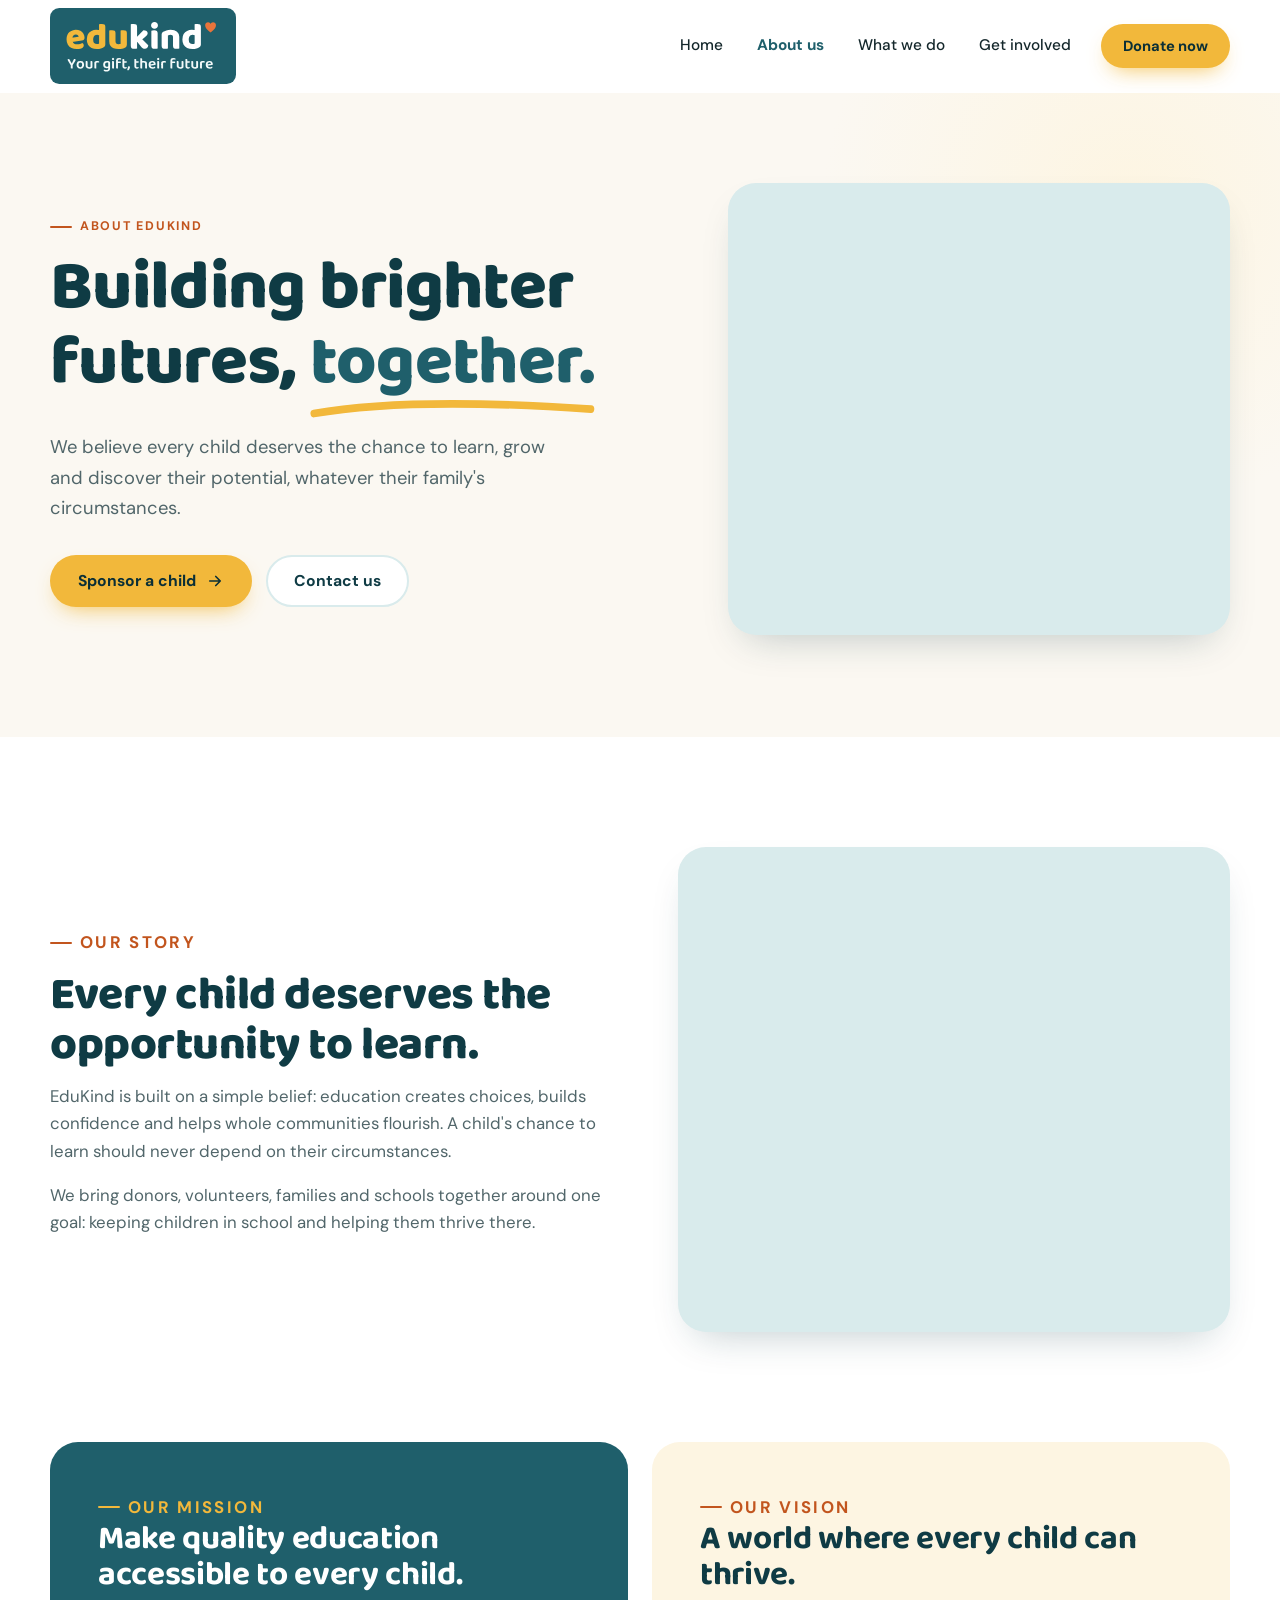
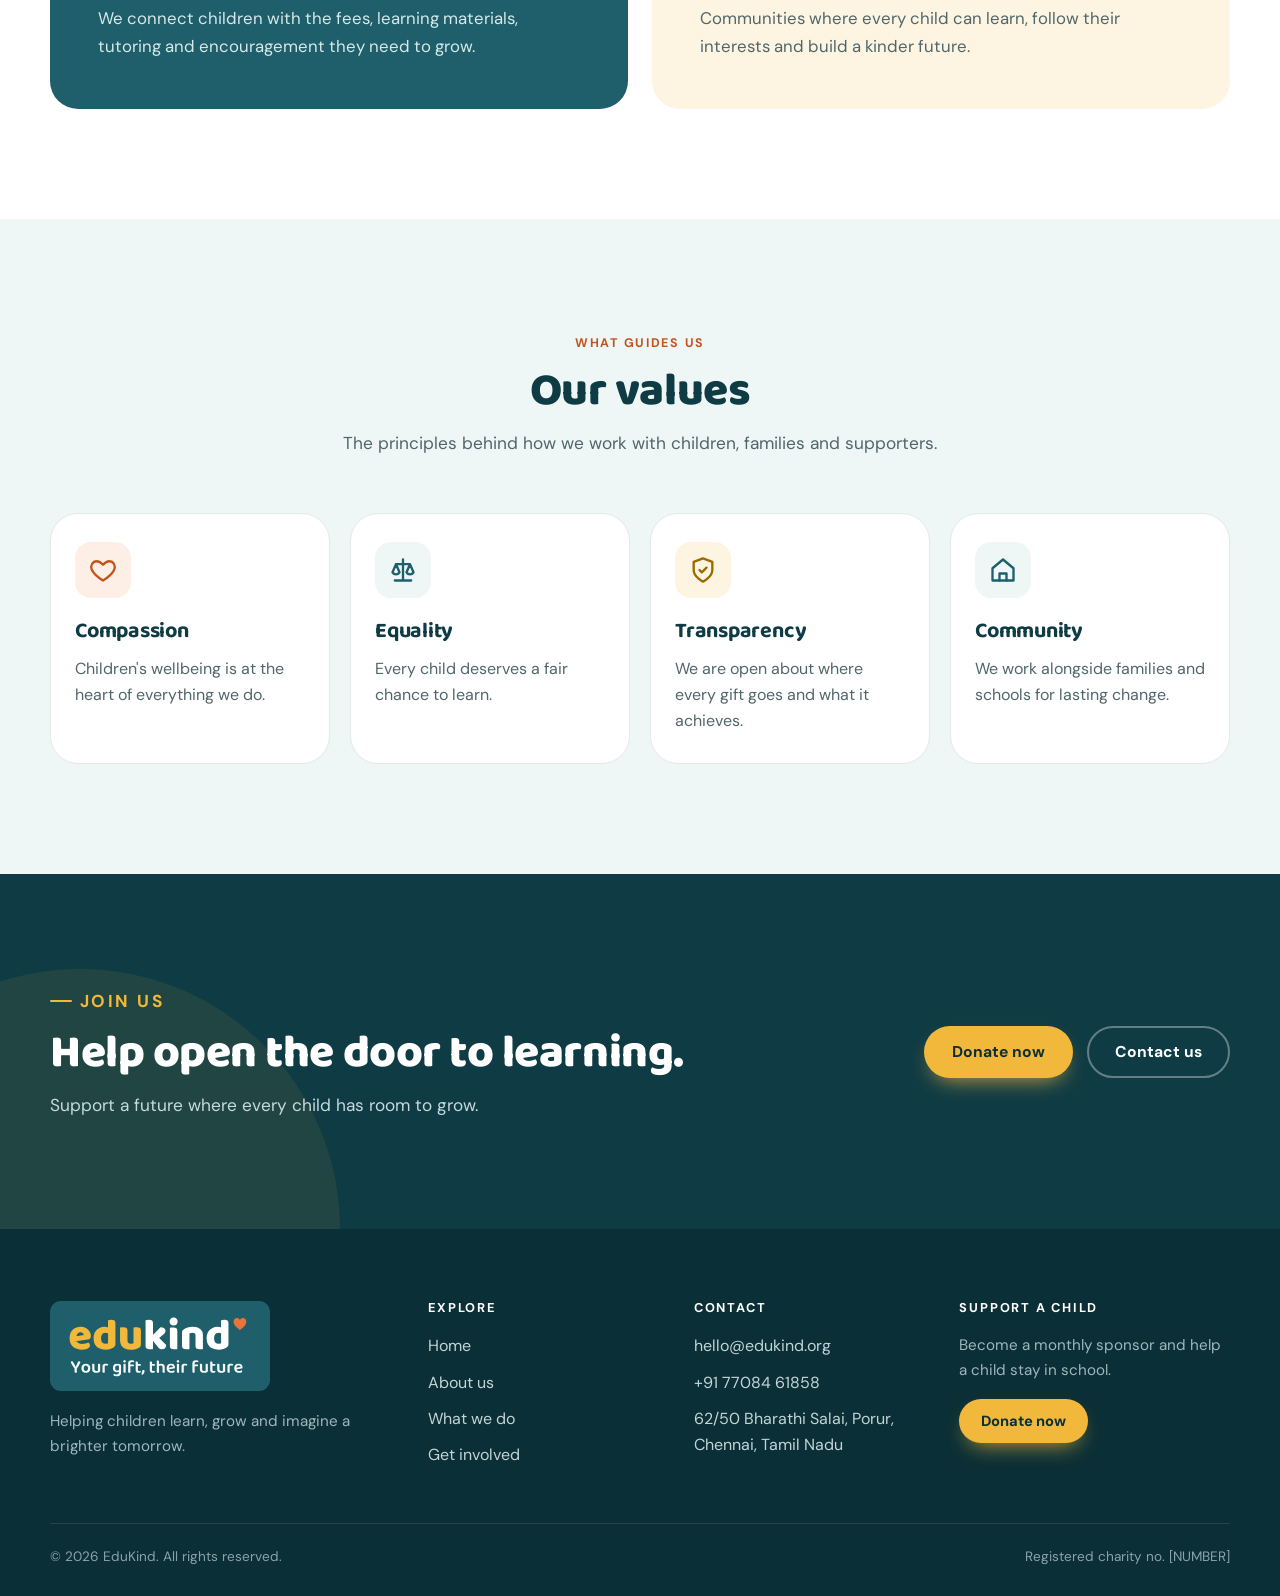
==== about.html @ 26b48ffa "Polish whole site: photos of children, image programme cards, photo gallery - Hero, mission and Abou" ====
<!doctype html>
<html lang="en" class="no-js">
<head>
  <meta charset="utf-8">
  <meta name="viewport" content="width=device-width, initial-scale=1">
  <meta name="description" content="Learn about EduKind's mission to make education accessible for every child.">
  <meta name="theme-color" content="#1f5f6b">
  <title>About us | EduKind</title>
  <link rel="icon" href="favicon.svg" type="image/svg+xml">
  <link rel="preconnect" href="https://fonts.googleapis.com">
  <link rel="preconnect" href="https://fonts.gstatic.com" crossorigin>
  <link rel="stylesheet" href="https://fonts.googleapis.com/css2?family=Baloo+2:wght@600;700;800&family=DM+Sans:wght@400;500;700&display=swap">
  <link rel="stylesheet" href="styles.css?v=4">
</head>
<body>

<header class="site-header">
  <div class="container header-inner">
    <a class="brand" href="index.html" aria-label="EduKind home"><img src="logo.svg" alt="EduKind — Your gift, their future" width="186" height="75"></a>
    <button class="menu-toggle" type="button" aria-label="Open menu" aria-expanded="false" aria-controls="site-nav">
      <svg viewBox="0 0 24 24" fill="none" stroke="currentColor" stroke-width="2" stroke-linecap="round" aria-hidden="true"><path d="M4 7h16M4 12h16M4 17h16"/></svg>
    </button>
    <nav class="nav" id="site-nav" aria-label="Main navigation">
      <a href="index.html">Home</a>
      <a class="active" href="about.html" aria-current="page">About us</a>
      <a href="index.html#what-we-do">What we do</a>
      <a href="index.html#get-involved">Get involved</a>
      <a class="btn btn-primary btn-sm" href="index.html#donate">Donate now</a>
    </nav>
  </div>
</header>

<main>
  <section class="page-hero hero">
    <div class="container hero-grid">
      <div>
        <p class="eyebrow">About EduKind</p>
        <h1>Building brighter futures, <span class="highlight">together.<svg viewBox="0 0 300 20" preserveAspectRatio="none" aria-hidden="true"><path d="M4 14C70 4 160 2 296 10" fill="none" stroke="#f2b83b" stroke-width="7" stroke-linecap="round"/></svg></span></h1>
        <p class="lead">We believe every child deserves the chance to learn, grow and discover their potential, whatever their family's circumstances.</p>
        <div class="actions">
          <a class="btn btn-primary" href="index.html#donate">Sponsor a child
            <svg viewBox="0 0 24 24" fill="none" stroke="currentColor" stroke-width="2.2" stroke-linecap="round" stroke-linejoin="round" aria-hidden="true"><path d="M5 12h14M13 6l6 6-6 6"/></svg></a>
          <a class="btn btn-ghost" href="#contact">Contact us</a>
        </div>
      </div>
      <div class="hero-media">
        <div class="hero-photo" role="img" aria-label="A group of smiling children"></div>
      </div>
    </div>
  </section>

  <section class="section">
    <div class="container split">
      <div class="reveal">
        <p class="eyebrow">Our story</p>
        <h2>Every child deserves the opportunity to learn.</h2>
        <p>EduKind is built on a simple belief: education creates choices, builds confidence and helps whole communities flourish. A child's chance to learn should never depend on their circumstances.</p>
        <p>We bring donors, volunteers, families and schools together around one goal: keeping children in school and helping them thrive there.</p>
      </div>
      <div class="split-photo photo-story reveal" role="img" aria-label="Children sitting together in a classroom"></div>
    </div>
  </section>

  <section class="section" style="padding-top: 0">
    <div class="container mv-grid">
      <article class="mv-card mission reveal">
        <p class="eyebrow">Our mission</p>
        <h3>Make quality education accessible to every child.</h3>
        <p>We connect children with the fees, learning materials, tutoring and encouragement they need to grow.</p>
      </article>
      <article class="mv-card vision reveal">
        <p class="eyebrow">Our vision</p>
        <h3>A world where every child can thrive.</h3>
        <p>Communities where every child can learn, follow their interests and build a kinder future.</p>
      </article>
    </div>
  </section>

  <section class="section steps-section">
    <div class="container">
      <div class="section-head reveal">
        <p class="eyebrow">What guides us</p>
        <h2>Our values</h2>
        <p>The principles behind how we work with children, families and supporters.</p>
      </div>
      <div class="value-grid">
        <article class="card reveal">
          <span class="badge coral"><svg viewBox="0 0 24 24" fill="none" stroke="currentColor" stroke-width="2" stroke-linecap="round" stroke-linejoin="round" aria-hidden="true"><path d="M12 21s-7.5-4.6-9.6-9.2C.9 8.4 3 4.5 6.7 4.5c2.2 0 3.6 1.2 5.3 3 1.7-1.8 3.1-3 5.3-3 3.7 0 5.8 3.9 4.3 7.3C19.5 16.4 12 21 12 21Z"/></svg></span>
          <h3>Compassion</h3>
          <p>Children's wellbeing is at the heart of everything we do.</p>
        </article>
        <article class="card reveal">
          <span class="badge teal"><svg viewBox="0 0 24 24" fill="none" stroke="currentColor" stroke-width="2" stroke-linecap="round" stroke-linejoin="round" aria-hidden="true"><path d="M12 3v18M5 21h14M6 7h12M6 7l-3 7a3.5 3.5 0 0 0 6 0Zm12 0-3 7a3.5 3.5 0 0 0 6 0Z"/></svg></span>
          <h3>Equality</h3>
          <p>Every child deserves a fair chance to learn.</p>
        </article>
        <article class="card reveal">
          <span class="badge sun"><svg viewBox="0 0 24 24" fill="none" stroke="currentColor" stroke-width="2" stroke-linecap="round" stroke-linejoin="round" aria-hidden="true"><path d="M12 22s8-4 8-10V5l-8-3-8 3v7c0 6 8 10 8 10Z"/><path d="m9 12 2 2 4-4"/></svg></span>
          <h3>Transparency</h3>
          <p>We are open about where every gift goes and what it achieves.</p>
        </article>
        <article class="card reveal">
          <span class="badge teal"><svg viewBox="0 0 24 24" fill="none" stroke="currentColor" stroke-width="2" stroke-linecap="round" stroke-linejoin="round" aria-hidden="true"><path d="M3 10.5 12 3l9 7.5V21H3Z"/><path d="M9 21v-6h6v6"/></svg></span>
          <h3>Community</h3>
          <p>We work alongside families and schools for lasting change.</p>
        </article>
      </div>
    </div>
  </section>

  <section class="section donate-band">
    <div class="container donate-grid cta-grid">
      <div class="reveal">
        <p class="eyebrow on-dark">Join us</p>
        <h2>Help open the door to learning.</h2>
        <p style="margin: 0">Support a future where every child has room to grow.</p>
      </div>
      <div class="actions reveal">
        <a class="btn btn-primary" href="index.html#donate">Donate now</a>
        <a class="btn btn-ghost-light" href="#contact">Contact us</a>
      </div>
    </div>
  </section>
</main>

<footer class="site-footer" id="contact">
  <div class="container footer-grid">
    <div class="footer-brand">
      <img src="logo.svg" alt="EduKind — Your gift, their future" width="220" height="89">
      <p>Helping children learn, grow and imagine a brighter tomorrow.</p>
    </div>
    <div>
      <h4>Explore</h4>
      <ul>
        <li><a href="index.html">Home</a></li>
        <li><a href="about.html">About us</a></li>
        <li><a href="index.html#what-we-do">What we do</a></li>
        <li><a href="index.html#get-involved">Get involved</a></li>
      </ul>
    </div>
    <div>
      <h4>Contact</h4>
      <ul>
        <li><a href="mailto:hello@edukind.org">hello@edukind.org</a></li>
        <li><a href="tel:+917708461858">+91 77084 61858</a></li>
        <li><address style="font-style: normal">62/50 Bharathi Salai, Porur,<br>Chennai, Tamil Nadu</address></li>
      </ul>
    </div>
    <div class="footer-cta">
      <h4>Support a child</h4>
      <p>Become a monthly sponsor and help a child stay in school.</p>
      <a class="btn btn-primary btn-sm" href="index.html#donate">Donate now</a>
    </div>
  </div>
  <div class="container footer-bottom">
    <span>© <span id="year">2026</span> EduKind. All rights reserved.</span>
    <span>Registered charity no. [NUMBER]</span>
  </div>
</footer>

<script src="script.js?v=4"></script>
</body>
</html>
---- styles.css ----
/* EduKind — shared styles */
:root {
  --teal-950: #0b2f36;
  --teal-900: #0f3b44;
  --teal-700: #1f5f6b;
  --teal-600: #2a7381;
  --teal-100: #d9ebec;
  --teal-50: #eef6f6;
  --sun: #f2b83b;
  --sun-300: #f8d27f;
  --sun-50: #fdf5e2;
  --coral: #e8743b;
  --coral-700: #c2551e;
  --coral-50: #fdeee6;
  --ink: #14272b;
  --muted: #51666a;
  --line: #e2e9e8;
  --cream: #fbf8f2;
  --white: #ffffff;
  --radius-lg: 28px;
  --radius: 18px;
  --shadow-sm: 0 2px 6px rgba(15, 59, 68, .06);
  --shadow: 0 18px 40px -18px rgba(15, 59, 68, .28);
  --font-head: "Baloo 2", system-ui, sans-serif;
  --font-body: "DM Sans", system-ui, sans-serif;
}

*, *::before, *::after { box-sizing: border-box; }
html { scroll-behavior: smooth; }
body {
  margin: 0;
  font-family: var(--font-body);
  font-size: 1rem;
  line-height: 1.65;
  color: var(--ink);
  background: var(--white);
  -webkit-font-smoothing: antialiased;
}
img { max-width: 100%; display: block; }
a { color: inherit; text-decoration: none; }
p { margin: 0 0 1rem; color: var(--muted); }
h1, h2, h3, h4 {
  font-family: var(--font-head);
  color: var(--teal-900);
  line-height: 1.08;
  margin: 0 0 .75rem;
  letter-spacing: -.01em;
}
h1 { font-size: clamp(2.6rem, 5.4vw, 4.4rem); font-weight: 800; }
h2 { font-size: clamp(2rem, 3.6vw, 3rem); font-weight: 800; }
h3 { font-size: 1.35rem; font-weight: 700; }
:focus-visible { outline: 3px solid var(--sun); outline-offset: 3px; border-radius: 6px; }

.container { width: min(1180px, 100% - 40px); margin-inline: auto; }
.section { padding: clamp(64px, 9vw, 110px) 0; }
.section-head { max-width: 640px; margin: 0 auto clamp(36px, 5vw, 56px); text-align: center; }
.section-head p:last-child { margin-bottom: 0; font-size: 1.08rem; }
.eyebrow {
  display: inline-flex; align-items: center; gap: 8px;
  font-size: .78rem; font-weight: 700; letter-spacing: .14em; text-transform: uppercase;
  color: var(--coral-700); margin-bottom: 14px;
}
.eyebrow::before { content: ""; width: 22px; height: 2px; background: currentColor; border-radius: 2px; }
.section-head .eyebrow::before { display: none; }
.eyebrow.on-dark { color: var(--sun); }

/* Buttons */
.btn {
  display: inline-flex; align-items: center; justify-content: center; gap: 10px;
  min-height: 52px; padding: 0 26px; border-radius: 999px;
  font-family: var(--font-body); font-weight: 700; font-size: .98rem;
  border: 2px solid transparent; cursor: pointer;
  transition: transform .2s ease, background-color .2s ease, box-shadow .2s ease, color .2s ease;
}
.btn svg { width: 18px; height: 18px; }
.btn:hover { transform: translateY(-2px); }
.btn-primary { background: var(--sun); color: var(--teal-950); box-shadow: 0 10px 22px -10px rgba(242, 184, 59, .9); }
.btn-primary:hover { background: #f5c254; }
.btn-teal { background: var(--teal-700); color: var(--white); }
.btn-teal:hover { background: var(--teal-900); }
.btn-ghost { border-color: var(--teal-100); color: var(--teal-900); background: var(--white); }
.btn-ghost:hover { border-color: var(--teal-700); }
.btn-ghost-light { border-color: rgba(255, 255, 255, .35); color: var(--white); }
.btn-ghost-light:hover { border-color: var(--white); }
.btn-sm { min-height: 44px; padding: 0 20px; font-size: .92rem; }

/* Header */
.site-header {
  position: sticky; top: 0; z-index: 50;
  background: rgba(255, 255, 255, .9);
  backdrop-filter: saturate(160%) blur(12px);
  -webkit-backdrop-filter: saturate(160%) blur(12px);
  border-bottom: 1px solid transparent;
  transition: border-color .2s ease, box-shadow .2s ease;
}
.site-header.scrolled { border-color: var(--line); box-shadow: var(--shadow-sm); }
.header-inner { height: 92px; display: flex; align-items: center; justify-content: space-between; gap: 24px; }
.brand { display: flex; align-items: center; flex-shrink: 0; }
.brand img { width: 186px; height: auto; }
.nav { display: flex; align-items: center; gap: 6px; }
.nav a:not(.btn) {
  padding: 10px 14px; border-radius: 999px; font-weight: 500; font-size: .96rem; color: var(--ink);
  transition: background-color .2s ease, color .2s ease;
}
.nav a:not(.btn):hover { background: var(--teal-50); color: var(--teal-700); }
.nav a.active { color: var(--teal-700); font-weight: 700; }
.nav .btn { margin-left: 10px; }
.menu-toggle {
  display: none; width: 46px; height: 46px; border-radius: 12px;
  border: 1px solid var(--line); background: var(--white); color: var(--teal-900); cursor: pointer;
  align-items: center; justify-content: center;
}
.menu-toggle svg { width: 22px; height: 22px; }

/* Hero */
.hero { background: var(--cream); position: relative; overflow: hidden; }
.hero::before {
  content: ""; position: absolute; width: 620px; height: 620px; right: -160px; top: -200px;
  background: radial-gradient(circle, var(--sun-50) 0%, transparent 70%);
}
.hero-grid {
  position: relative; display: grid; grid-template-columns: 1.05fr .95fr; gap: clamp(32px, 5vw, 72px);
  align-items: center; padding: clamp(48px, 7vw, 96px) 0 clamp(64px, 8vw, 110px);
}
.hero h1 .highlight { color: var(--teal-700); position: relative; white-space: nowrap; }
.hero h1 .highlight svg { position: absolute; left: 0; bottom: -.04em; width: 100%; height: .32em; }
.hero .lead { font-size: 1.15rem; max-width: 520px; margin: 32px 0 32px; }
.actions { display: flex; flex-wrap: wrap; gap: 14px; }
.hero-points { display: flex; flex-wrap: wrap; gap: 10px 22px; margin: 34px 0 0; padding: 0; list-style: none; }
.hero-points li { display: flex; align-items: center; gap: 8px; font-weight: 500; color: var(--teal-900); font-size: .95rem; }
.hero-points svg { width: 20px; height: 20px; color: var(--coral); flex-shrink: 0; }

.hero-media { position: relative; }
.hero-photo {
  aspect-ratio: 4 / 4.4; border-radius: 200px 200px var(--radius-lg) var(--radius-lg);
  background: var(--teal-100) center / cover no-repeat;
  box-shadow: var(--shadow);
}
.hero-photo.home { background-image: url("https://images.unsplash.com/photo-1524069290683-0457abfe42c3?auto=format&fit=crop&w=1100&q=80"); background-position: 50% 35%; }
.float-card {
  position: absolute; display: flex; align-items: center; gap: 14px;
  background: var(--white); border-radius: var(--radius); padding: 16px 20px;
  box-shadow: var(--shadow); max-width: 260px;
}
.float-card strong { display: block; font-family: var(--font-head); font-size: 1.1rem; color: var(--teal-900); line-height: 1.2; }
.float-card span { display: block; font-size: .85rem; line-height: 1.35; color: var(--muted); margin-top: 3px; }
.float-card .badge { width: 46px; height: 46px; flex-shrink: 0; border-radius: 14px; display: grid; place-items: center; }
.float-card .badge svg { width: 24px; height: 24px; }
.float-card.one { right: -24px; bottom: 48px; }
.float-card.two { left: -40px; top: 64px; }

.badge.coral { background: var(--coral-50); color: var(--coral-700); }
.badge.teal { background: var(--teal-50); color: var(--teal-700); }
.badge.sun { background: var(--sun-50); color: #9a6b00; }

/* Feature cards */
.card-grid { display: grid; grid-template-columns: repeat(3, minmax(0, 1fr)); gap: 24px; }
.card {
  background: var(--white); border: 1px solid var(--line); border-radius: var(--radius-lg);
  padding: 34px 30px; display: flex; flex-direction: column;
  transition: transform .25s ease, box-shadow .25s ease, border-color .25s ease;
}
.card:hover { transform: translateY(-4px); box-shadow: var(--shadow); border-color: transparent; }
.card .badge { width: 56px; height: 56px; border-radius: 16px; display: grid; place-items: center; margin-bottom: 22px; }
.card .badge svg { width: 28px; height: 28px; }
.card.has-media { padding-top: 0; overflow: hidden; }
.card-media {
  height: 210px; margin: 0 -30px 0; background: var(--teal-100) center / cover no-repeat;
  transition: transform .5s ease;
}
.card.has-media:hover .card-media { transform: scale(1.04); }
.card.has-media .badge { position: relative; margin-top: -30px; border: 4px solid var(--white); width: 60px; height: 60px; }
.media-fees { background-image: url("https://images.unsplash.com/photo-1542810634-71277d95dcbb?auto=format&fit=crop&w=800&q=80"); }
.media-books { background-image: url("https://images.unsplash.com/photo-1610500796385-3ffc1ae2f046?auto=format&fit=crop&w=800&q=80"); }
.media-tutoring { background-image: url("https://images.unsplash.com/photo-1509062522246-3755977927d7?auto=format&fit=crop&w=800&q=80"); }

/* Photo strip */
.gallery { display: grid; grid-template-columns: 1.4fr 1fr 1fr; grid-template-rows: 220px 220px; gap: 16px; }
.gallery div { border-radius: var(--radius-lg); background: var(--teal-100) center / cover no-repeat; }
.gallery div:first-child { grid-row: span 2; }
.g1 { background-image: url("https://images.unsplash.com/photo-1497486751825-1233686d5d80?auto=format&fit=crop&w=900&q=80"); }
.g2 { background-image: url("https://images.unsplash.com/photo-1497486443155-158cceb6629a?auto=format&fit=crop&w=600&q=80"); background-position: 50% 25% !important; }
.g3 { background-image: url("https://images.unsplash.com/photo-1560785496-3c9d27877182?auto=format&fit=crop&w=600&q=80"); }
.g4 { background-image: url("https://images.unsplash.com/photo-1569003376670-596a186b90f8?auto=format&fit=crop&w=600&q=80"); }
.g5 { background-image: url("https://images.unsplash.com/photo-1610552254576-9500a3e99999?auto=format&fit=crop&w=600&q=80"); }
.card p { margin-bottom: 0; }
.card .link { margin-top: auto; padding-top: 22px; }

.link { display: inline-flex; align-items: center; gap: 8px; font-weight: 700; color: var(--teal-700); }
.link svg { width: 18px; height: 18px; transition: transform .2s ease; }
.link:hover svg { transform: translateX(4px); }

/* Split section */
.split { display: grid; grid-template-columns: 1fr 1fr; gap: clamp(36px, 6vw, 88px); align-items: center; }
.split-photo {
  aspect-ratio: 5 / 4.4; border-radius: var(--radius-lg); background: var(--teal-100) center / cover no-repeat;
  box-shadow: var(--shadow);
}
.photo-learning { background-image: url("https://images.unsplash.com/photo-1569003376670-596a186b90f8?auto=format&fit=crop&w=1100&q=80"); background-position: 50% 30%; }
.photo-story { background-image: url("https://images.unsplash.com/photo-1542810634-71277d95dcbb?auto=format&fit=crop&w=1100&q=80"); }
.split p { font-size: 1.05rem; }
.tick-list { list-style: none; padding: 0; margin: 8px 0 28px; display: grid; gap: 12px; }
.tick-list li { display: flex; gap: 12px; align-items: flex-start; color: var(--ink); font-weight: 500; }
.tick-list svg { width: 22px; height: 22px; flex-shrink: 0; color: var(--teal-700); margin-top: 2px; }

/* Steps */
.steps-section { background: var(--teal-50); }
.steps { display: grid; grid-template-columns: repeat(3, minmax(0, 1fr)); gap: 24px; counter-reset: step; position: relative; }
.step {
  background: var(--white); border-radius: var(--radius-lg); padding: 32px 28px; position: relative;
  box-shadow: var(--shadow-sm);
}
.step-num {
  width: 44px; height: 44px; border-radius: 50%; display: grid; place-items: center;
  font-family: var(--font-head); font-weight: 800; font-size: 1.2rem;
  background: var(--teal-700); color: var(--white); margin-bottom: 18px;
}
.step:nth-child(2) .step-num { background: var(--coral); }
.step:nth-child(3) .step-num { background: var(--sun); color: var(--teal-950); }
.step p { margin: 0; }

/* Get involved */
.involve .card.donate { background: var(--coral-50); border-color: #f9dccd; }
.involve .card.volunteer { background: var(--teal-50); border-color: var(--teal-100); }
.involve .card.fundraise { background: var(--sun-50); border-color: #f6e4b6; }
.involve .card .badge { background: var(--white); }

/* Donate band */
.donate-band { background: var(--teal-900); color: var(--white); position: relative; overflow: hidden; }
.donate-band::before {
  content: ""; position: absolute; width: 520px; height: 520px; left: -180px; bottom: -260px;
  border-radius: 50%; background: rgba(242, 184, 59, .08);
}
.donate-grid { position: relative; display: grid; grid-template-columns: 1fr 440px; gap: clamp(36px, 6vw, 80px); align-items: center; }
.donate-band h2 { color: var(--white); }
.donate-band p { color: #c6dadd; font-size: 1.08rem; }
.donate-band .tick-list li { color: #e6f0f1; }
.donate-band .tick-list svg { color: var(--sun); }

.cta-grid { grid-template-columns: 1fr auto; }
.donate-card {
  background: var(--white); color: var(--ink); border-radius: var(--radius-lg); padding: 30px;
  box-shadow: 0 30px 60px -20px rgba(0, 0, 0, .4);
}
.donate-card h3 { margin-bottom: 18px; }
.segmented {
  display: grid; grid-template-columns: 1fr 1fr; padding: 5px; border-radius: 999px; background: var(--teal-50); margin-bottom: 20px;
}
.segmented button {
  border: 0; background: transparent; border-radius: 999px; min-height: 44px;
  font: 700 .95rem var(--font-body); color: var(--teal-900); cursor: pointer;
}
.segmented button[aria-pressed="true"] { background: var(--teal-700); color: var(--white); }
.amounts { display: grid; grid-template-columns: repeat(2, minmax(0, 1fr)); gap: 10px; margin-bottom: 14px; }
.amounts button {
  min-height: 56px; border-radius: 14px; border: 2px solid var(--line); background: var(--white);
  font: 700 1.1rem var(--font-body); color: var(--teal-900); cursor: pointer; transition: border-color .2s, background-color .2s;
}
.amounts button:hover { border-color: var(--teal-600); }
.amounts button[aria-pressed="true"] { border-color: var(--teal-700); background: var(--teal-50); }
.impact-note {
  display: flex; gap: 10px; align-items: flex-start; background: var(--sun-50); color: #6b4a00;
  border-radius: 14px; padding: 12px 14px; font-size: .9rem; margin: 6px 0 18px;
}
.impact-note svg { width: 18px; height: 18px; flex-shrink: 0; margin-top: 3px; color: var(--coral-700); }
.donate-card .btn { width: 100%; }
.donate-band .donate-card .impact-note { color: #6b4a00; font-size: .9rem; }
.donate-band .donate-card .secure { color: var(--muted); font-size: .82rem; }
.secure { display: flex; align-items: center; justify-content: center; gap: 6px; font-size: .82rem; color: var(--muted); margin: 14px 0 0; }
.secure svg { width: 14px; height: 14px; }

/* Page hero (About) */
.page-hero { background: var(--cream); position: relative; overflow: hidden; }
.page-hero .hero-grid { grid-template-columns: 1.1fr .9fr; }
.page-hero .hero-photo { aspect-ratio: 4 / 3.6; border-radius: var(--radius-lg); background-image: url("https://images.unsplash.com/photo-1497486751825-1233686d5d80?auto=format&fit=crop&w=1100&q=80"); background-position: 50% 40%; }

/* Mission & vision */
.mv-grid { display: grid; grid-template-columns: 1fr 1fr; gap: 24px; }
.mv-card { border-radius: var(--radius-lg); padding: clamp(30px, 4vw, 48px); }
.mv-card.mission { background: var(--teal-700); }
.mv-card.mission h3, .mv-card.mission p { color: var(--white); }
.mv-card.mission .eyebrow { color: var(--sun); }
.mv-card.vision { background: var(--sun-50); }
.mv-card h3 { font-size: clamp(1.6rem, 2.6vw, 2.1rem); }
.mv-card p { margin: 0; font-size: 1.05rem; }
.mv-card.mission p { color: #d6e9eb; }

.value-grid { display: grid; grid-template-columns: repeat(4, minmax(0, 1fr)); gap: 20px; }
.value-grid .card { padding: 28px 24px; }

.notice { font-size: .85rem; color: #8a979a; font-style: italic; }

/* Footer */
.site-footer { background: var(--teal-950); color: #c3d4d7; }
.footer-grid { display: grid; grid-template-columns: 1.5fr 1fr 1fr 1.2fr; gap: 40px; padding: 72px 0 48px; }
.footer-brand img { width: 220px; height: auto; margin-bottom: 18px; }
.footer-brand p { color: #9fb7bb; max-width: 320px; font-size: .95rem; }
.site-footer h4 { font-family: var(--font-body); font-size: .8rem; font-weight: 700; letter-spacing: .14em; text-transform: uppercase; color: var(--white); margin-bottom: 18px; }
.site-footer ul { list-style: none; margin: 0; padding: 0; display: grid; gap: 10px; }
.site-footer a { color: #c3d4d7; transition: color .2s; }
.site-footer a:hover { color: var(--sun); }
.site-footer .btn-primary, .site-footer .btn-primary:hover { color: var(--teal-950); }
.footer-cta p { color: #9fb7bb; font-size: .95rem; }
.footer-bottom {
  border-top: 1px solid rgba(255, 255, 255, .1); padding: 22px 0 28px;
  display: flex; flex-wrap: wrap; justify-content: space-between; gap: 12px; font-size: .85rem; color: #8aa3a8;
}

/* Reveal on scroll */
.reveal { opacity: 0; transform: translateY(18px); transition: opacity .7s ease, transform .7s ease; }
.reveal.in { opacity: 1; transform: none; }
.no-js .reveal { opacity: 1; transform: none; }

/* Responsive */
@media (max-width: 1020px) {
  .float-card.one { right: 12px; }
  .float-card.two { left: 12px; }
  .footer-grid { grid-template-columns: 1fr 1fr; }
  .value-grid { grid-template-columns: repeat(2, minmax(0, 1fr)); }
  .donate-grid, .cta-grid { grid-template-columns: 1fr; }
  .donate-card { max-width: 480px; }
}
@media (max-width: 880px) {
  .gallery { grid-template-rows: 180px 180px; }
  .header-inner { height: 80px; }
  .brand img { width: 158px; }
  .menu-toggle { display: inline-flex; }
  .nav {
    display: none; position: absolute; top: 80px; left: 0; right: 0;
    flex-direction: column; align-items: stretch; gap: 4px;
    background: var(--white); padding: 14px 20px 22px; border-bottom: 1px solid var(--line); box-shadow: var(--shadow);
  }
  .nav.open { display: flex; }
  .nav a:not(.btn) { padding: 12px 14px; }
  .nav .btn { margin: 8px 0 0; }
  .hero-grid, .page-hero .hero-grid, .split { grid-template-columns: 1fr; }
  .hero-media { max-width: 520px; margin-inline: auto; width: 100%; }
  .card-grid, .steps { grid-template-columns: 1fr; }
  .mv-grid { grid-template-columns: 1fr; }
}
@media (max-width: 560px) {
  .gallery { grid-template-columns: 1fr 1fr; grid-template-rows: 200px 140px 140px; }
  .gallery div:first-child { grid-column: span 2; grid-row: auto; }
  .container { width: calc(100% - 32px); }
  .float-card { padding: 12px 14px; max-width: 220px; }
  .float-card.two { display: none; }
  .float-card.one { right: 8px; bottom: 20px; }
  .value-grid { grid-template-columns: 1fr; }
  .footer-grid { grid-template-columns: 1fr; gap: 32px; padding-top: 56px; }
  .actions .btn { width: 100%; }
}
@media (prefers-reduced-motion: reduce) {
  html { scroll-behavior: auto; }
  *, *::before, *::after { transition: none !important; }
  .reveal { opacity: 1; transform: none; }
}
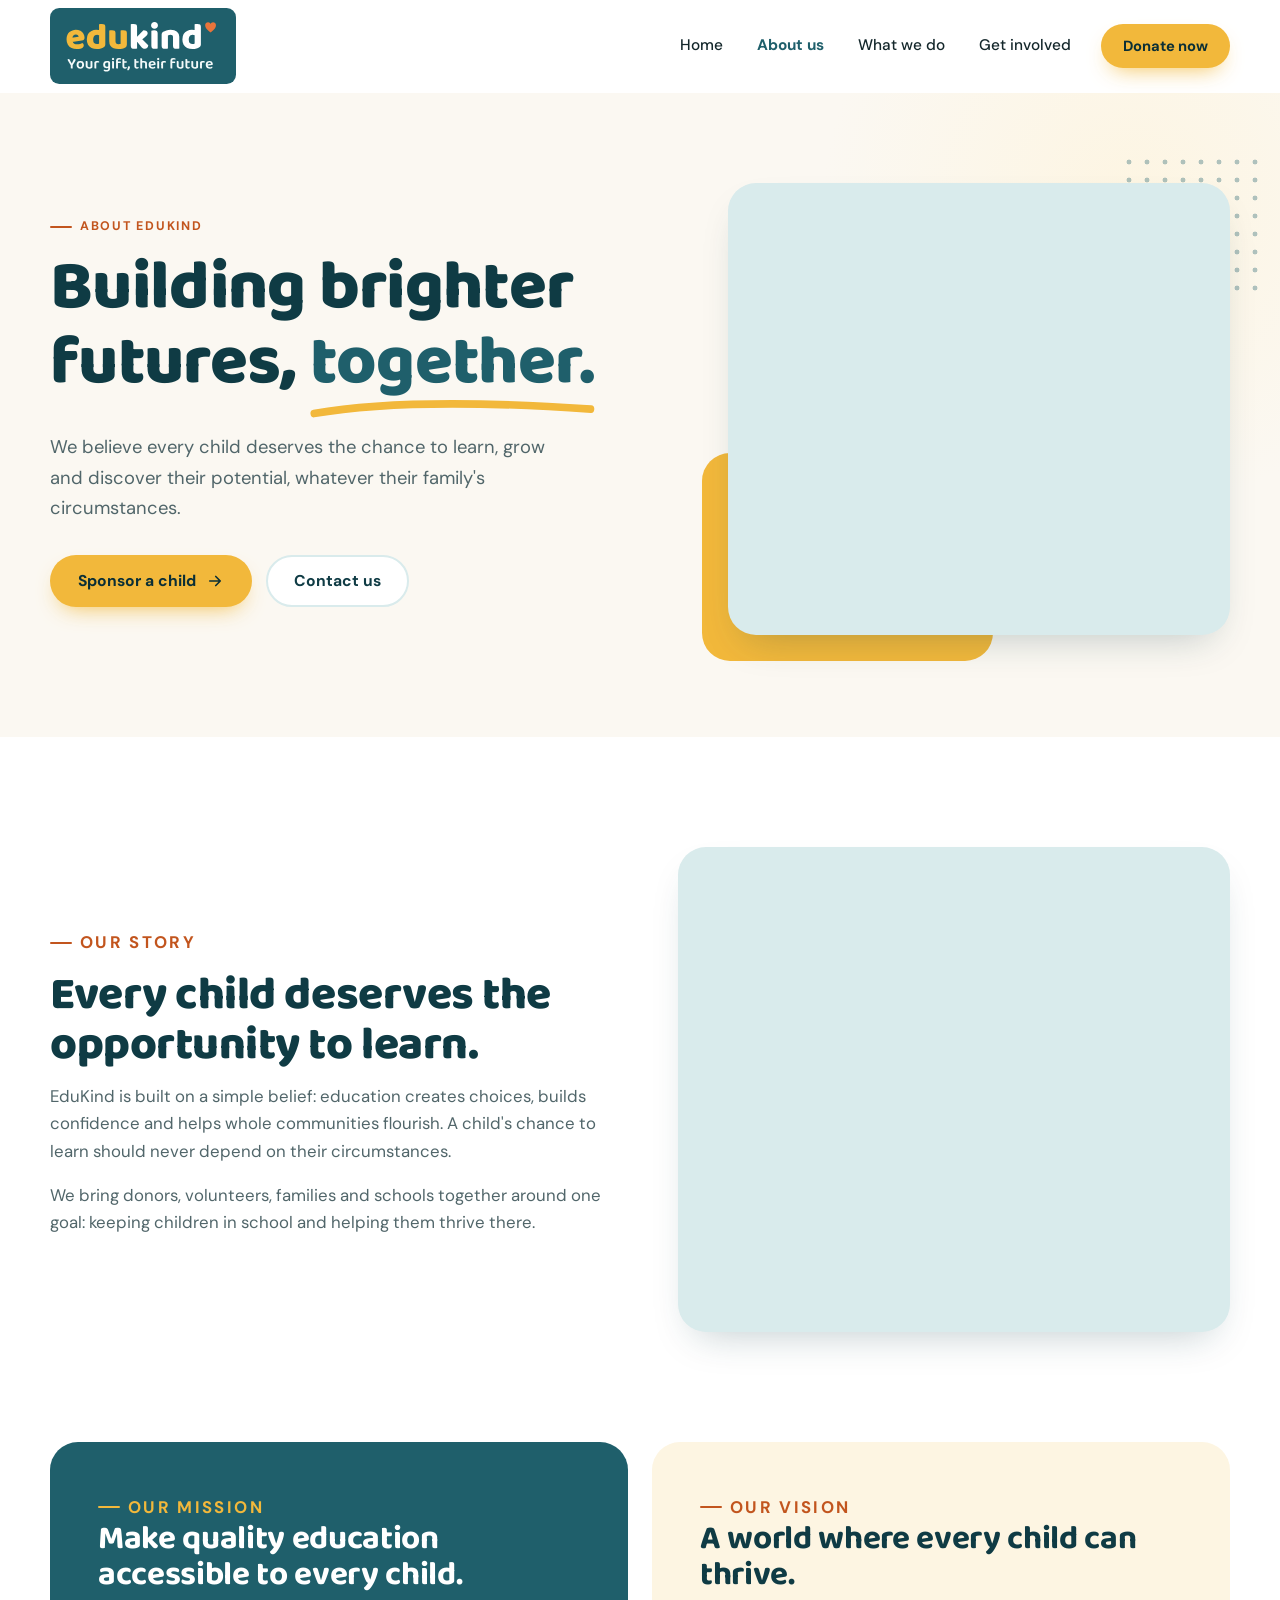
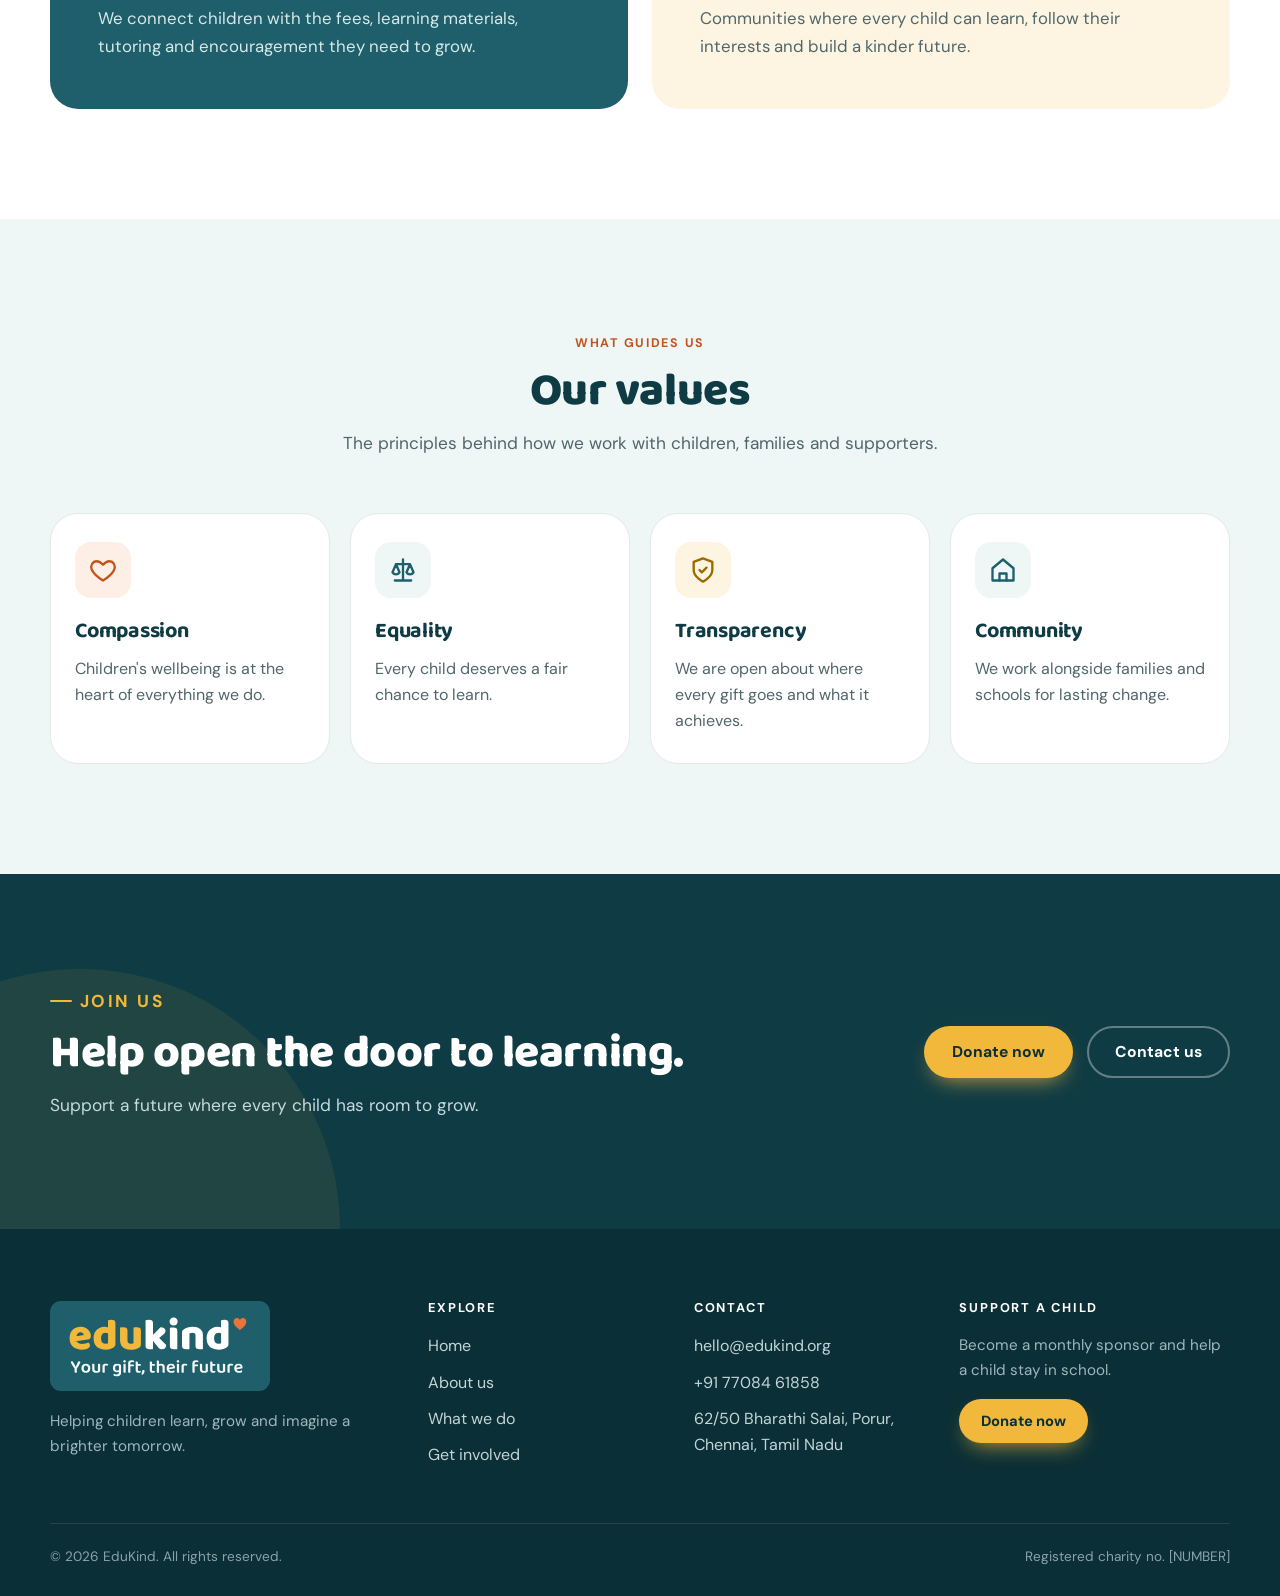
==== commit bb6d0a6f: "Hero: remove floating cards, frame photo with brand shapes Co-Authored-By: Claude Opus 5.5 <noreply@" ====
--- a/about.html
+++ b/about.html
@@ -10,7 +10,7 @@
   <link rel="preconnect" href="https://fonts.googleapis.com">
   <link rel="preconnect" href="https://fonts.gstatic.com" crossorigin>
   <link rel="stylesheet" href="https://fonts.googleapis.com/css2?family=Baloo+2:wght@600;700;800&family=DM+Sans:wght@400;500;700&display=swap">
-  <link rel="stylesheet" href="styles.css?v=4">
+  <link rel="stylesheet" href="styles.css?v=8">
 </head>
 <body>
 
--- a/styles.css
+++ b/styles.css
@@ -130,7 +130,15 @@
 .hero-points li { display: flex; align-items: center; gap: 8px; font-weight: 500; color: var(--teal-900); font-size: .95rem; }
 .hero-points svg { width: 20px; height: 20px; color: var(--coral); flex-shrink: 0; }
 
-.hero-media { position: relative; }
+.hero-media { position: relative; isolation: isolate; }
+.hero-media::before {
+  content: ""; position: absolute; z-index: -1; left: -26px; bottom: -26px; width: 58%; height: 46%;
+  background: var(--sun); border-radius: var(--radius-lg);
+}
+.hero-media::after {
+  content: ""; position: absolute; z-index: -1; right: -30px; top: -30px; width: 140px; height: 140px;
+  background-image: radial-gradient(var(--teal-700) 2.2px, transparent 2.7px); background-size: 18px 18px; opacity: .35;
+}
 .hero-photo {
   aspect-ratio: 4 / 4.4; border-radius: 200px 200px var(--radius-lg) var(--radius-lg);
   background: var(--teal-100) center / cover no-repeat;
@@ -138,16 +146,16 @@
 }
 .hero-photo.home { background-image: url("https://images.unsplash.com/photo-1524069290683-0457abfe42c3?auto=format&fit=crop&w=1100&q=80"); background-position: 50% 35%; }
 .float-card {
-  position: absolute; display: flex; align-items: center; gap: 14px;
-  background: var(--white); border-radius: var(--radius); padding: 16px 20px;
-  box-shadow: var(--shadow); max-width: 260px;
-}
-.float-card strong { display: block; font-family: var(--font-head); font-size: 1.1rem; color: var(--teal-900); line-height: 1.2; }
+  position: absolute; display: flex; align-items: center; gap: 12px;
+  background: var(--white); border-radius: var(--radius); padding: 12px 16px;
+  box-shadow: var(--shadow); max-width: 230px;
+}
+.float-card strong { display: block; font-family: var(--font-head); font-size: 1rem; color: var(--teal-900); line-height: 1.2; }
 .float-card span { display: block; font-size: .85rem; line-height: 1.35; color: var(--muted); margin-top: 3px; }
-.float-card .badge { width: 46px; height: 46px; flex-shrink: 0; border-radius: 14px; display: grid; place-items: center; }
-.float-card .badge svg { width: 24px; height: 24px; }
-.float-card.one { right: -24px; bottom: 48px; }
-.float-card.two { left: -40px; top: 64px; }
+.float-card .badge { width: 40px; height: 40px; flex-shrink: 0; border-radius: 12px; display: grid; place-items: center; }
+.float-card .badge svg { width: 21px; height: 21px; }
+.float-card.one { left: -64px; bottom: -40px; }
+.float-card.two { right: -36px; top: -18px; }
 
 .badge.coral { background: var(--coral-50); color: var(--coral-700); }
 .badge.teal { background: var(--teal-50); color: var(--teal-700); }
@@ -176,10 +184,11 @@
 
 /* Photo strip */
 .gallery { display: grid; grid-template-columns: 1.4fr 1fr 1fr; grid-template-rows: 220px 220px; gap: 16px; }
-.gallery div { border-radius: var(--radius-lg); background: var(--teal-100) center / cover no-repeat; }
+.gallery div { border-radius: var(--radius-lg); background-color: var(--teal-100); background-position: center; background-size: cover; background-repeat: no-repeat; transition: transform .4s ease; }
+.gallery div:hover { transform: scale(1.02); }
 .gallery div:first-child { grid-row: span 2; }
 .g1 { background-image: url("https://images.unsplash.com/photo-1497486751825-1233686d5d80?auto=format&fit=crop&w=900&q=80"); }
-.g2 { background-image: url("https://images.unsplash.com/photo-1497486443155-158cceb6629a?auto=format&fit=crop&w=600&q=80"); background-position: 50% 25% !important; }
+.gallery .g2 { background-image: url("https://images.unsplash.com/photo-1497486443155-158cceb6629a?auto=format&fit=crop&w=600&q=80"); background-position: 50% 25%; }
 .g3 { background-image: url("https://images.unsplash.com/photo-1560785496-3c9d27877182?auto=format&fit=crop&w=600&q=80"); }
 .g4 { background-image: url("https://images.unsplash.com/photo-1569003376670-596a186b90f8?auto=format&fit=crop&w=600&q=80"); }
 .g5 { background-image: url("https://images.unsplash.com/photo-1610552254576-9500a3e99999?auto=format&fit=crop&w=600&q=80"); }
@@ -313,8 +322,8 @@
 
 /* Responsive */
 @media (max-width: 1020px) {
-  .float-card.one { right: 12px; }
-  .float-card.two { left: 12px; }
+  .float-card.one { left: 12px; }
+  .float-card.two { right: 12px; }
   .footer-grid { grid-template-columns: 1fr 1fr; }
   .value-grid { grid-template-columns: repeat(2, minmax(0, 1fr)); }
   .donate-grid, .cta-grid { grid-template-columns: 1fr; }
@@ -339,12 +348,14 @@
   .mv-grid { grid-template-columns: 1fr; }
 }
 @media (max-width: 560px) {
+  .hero-media::before { left: -10px; bottom: -12px; }
+  .hero-media::after { right: -8px; top: -14px; width: 100px; height: 100px; }
   .gallery { grid-template-columns: 1fr 1fr; grid-template-rows: 200px 140px 140px; }
   .gallery div:first-child { grid-column: span 2; grid-row: auto; }
   .container { width: calc(100% - 32px); }
   .float-card { padding: 12px 14px; max-width: 220px; }
   .float-card.two { display: none; }
-  .float-card.one { right: 8px; bottom: 20px; }
+  .float-card.one { left: 8px; bottom: -22px; }
   .value-grid { grid-template-columns: 1fr; }
   .footer-grid { grid-template-columns: 1fr; gap: 32px; padding-top: 56px; }
   .actions .btn { width: 100%; }
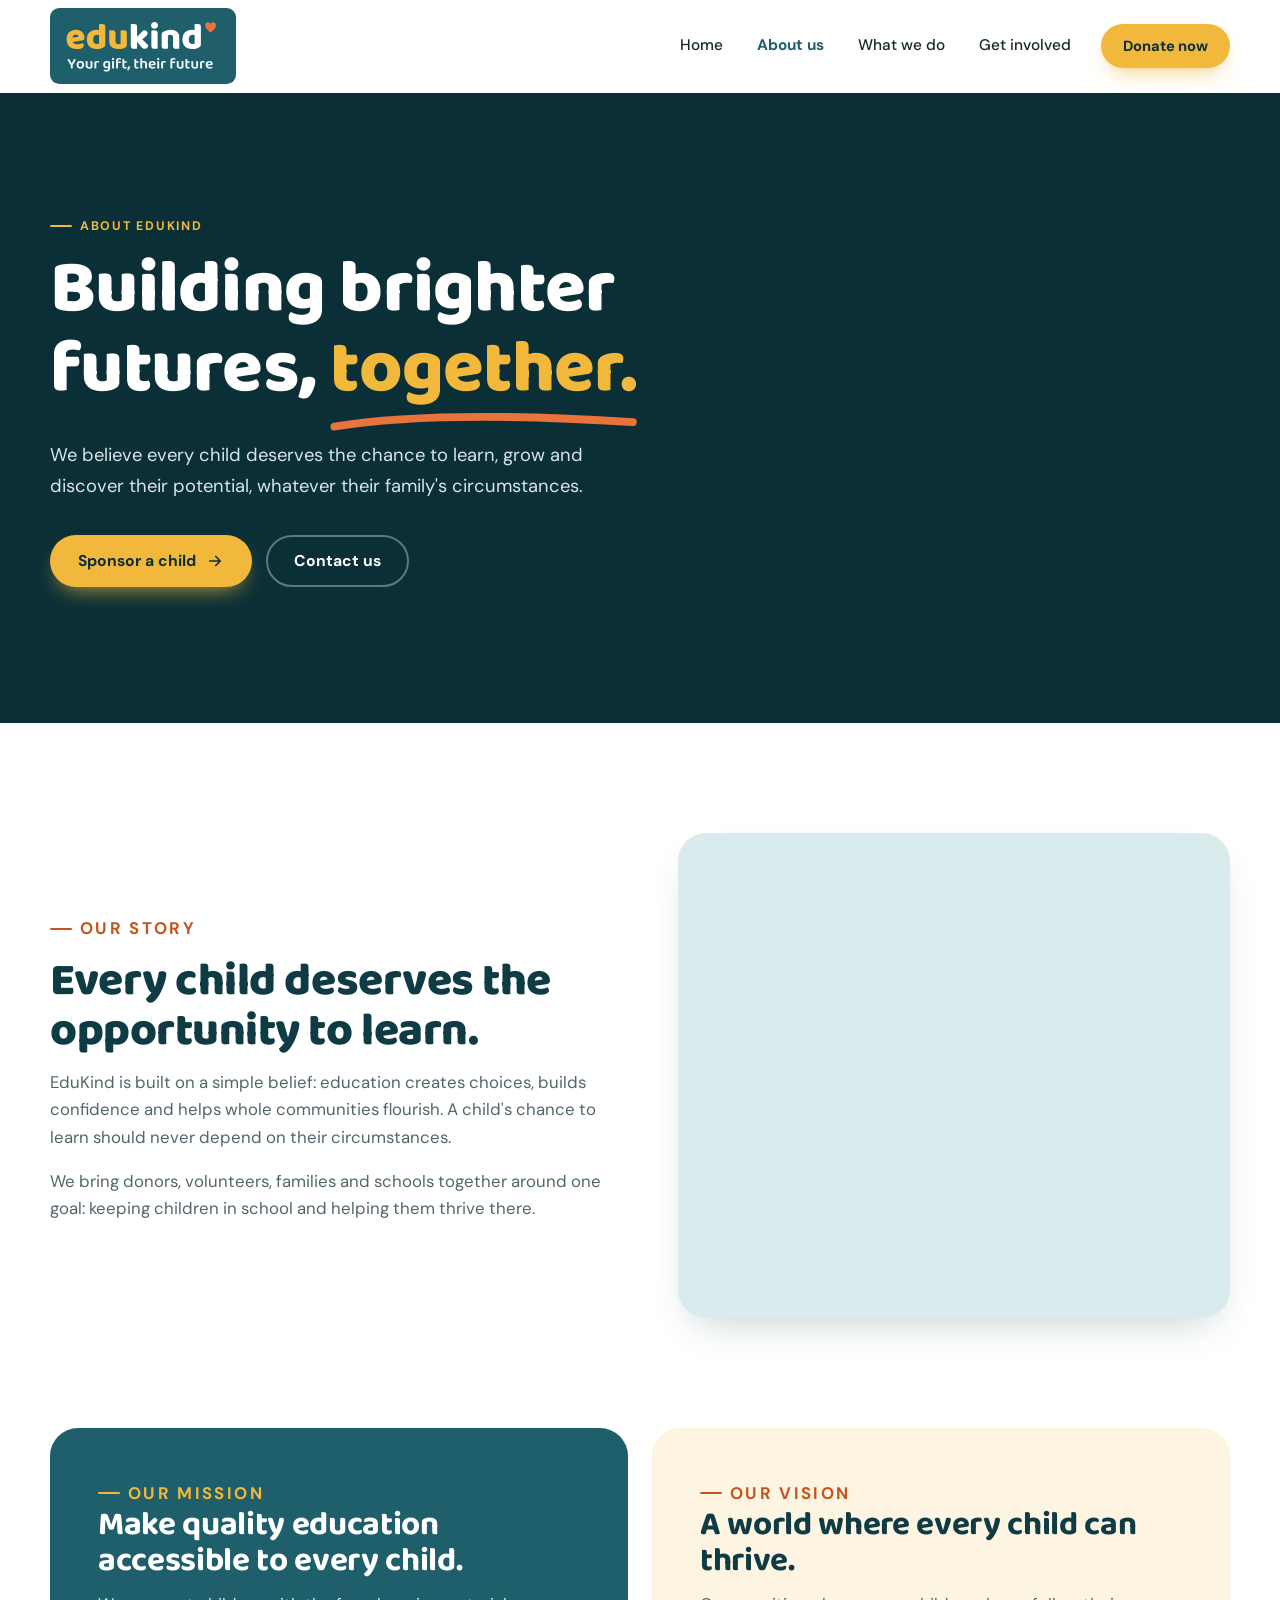
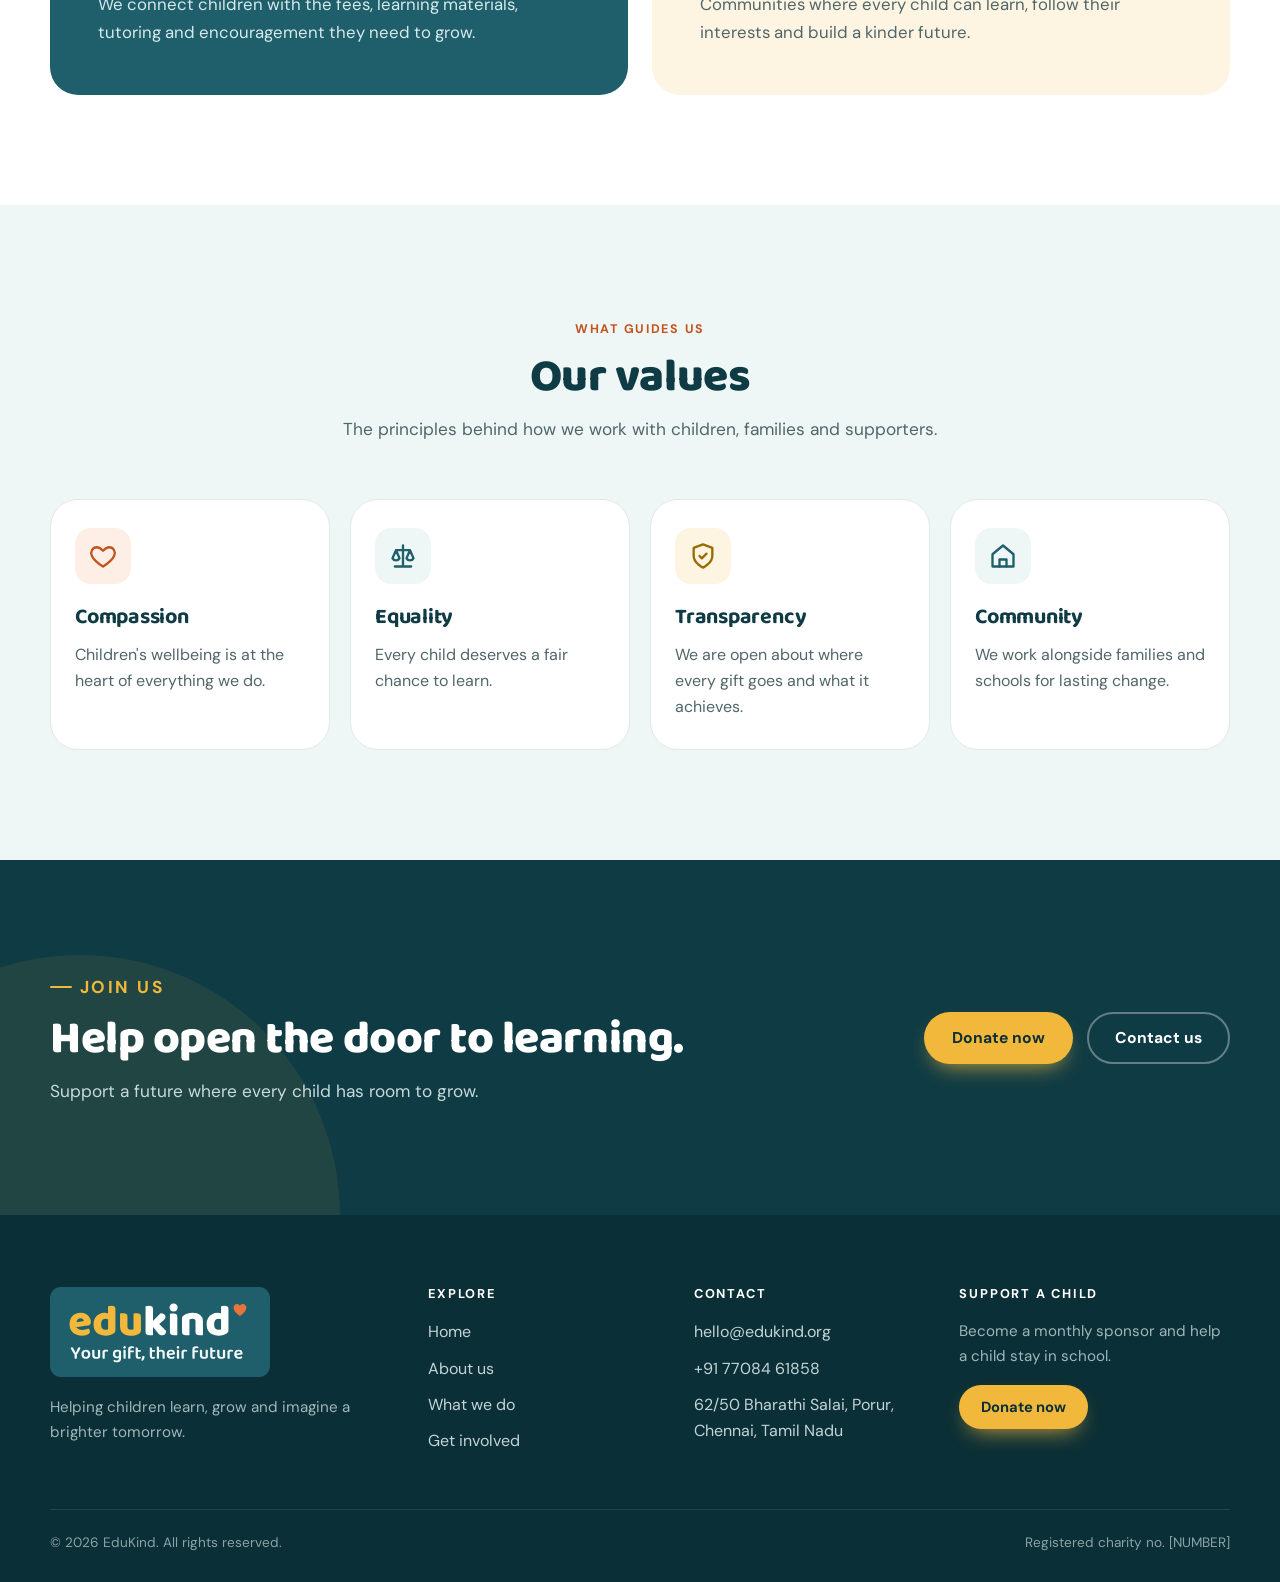
==== commit 153d4f41: "Full-width photo hero with programme strip on Home and About Co-Authored-By: Claude Opus 5.5 <norepl" ====
--- a/about.html
+++ b/about.html
@@ -10,7 +10,7 @@
   <link rel="preconnect" href="https://fonts.googleapis.com">
   <link rel="preconnect" href="https://fonts.gstatic.com" crossorigin>
   <link rel="stylesheet" href="https://fonts.googleapis.com/css2?family=Baloo+2:wght@600;700;800&family=DM+Sans:wght@400;500;700&display=swap">
-  <link rel="stylesheet" href="styles.css?v=8">
+  <link rel="stylesheet" href="styles.css?v=9">
 </head>
 <body>
 
@@ -31,20 +31,17 @@
 </header>
 
 <main>
-  <section class="page-hero hero">
-    <div class="container hero-grid">
-      <div>
-        <p class="eyebrow">About EduKind</p>
-        <h1>Building brighter futures, <span class="highlight">together.<svg viewBox="0 0 300 20" preserveAspectRatio="none" aria-hidden="true"><path d="M4 14C70 4 160 2 296 10" fill="none" stroke="#f2b83b" stroke-width="7" stroke-linecap="round"/></svg></span></h1>
+  <section class="hero-full about-hero" aria-label="Introduction">
+    <div class="container">
+      <div class="hero-copy">
+        <p class="eyebrow on-dark">About EduKind</p>
+        <h1>Building brighter futures, <span class="highlight">together.<svg viewBox="0 0 300 20" preserveAspectRatio="none" aria-hidden="true"><path d="M4 14C70 4 160 2 296 10" fill="none" stroke="#e8743b" stroke-width="7" stroke-linecap="round"/></svg></span></h1>
         <p class="lead">We believe every child deserves the chance to learn, grow and discover their potential, whatever their family's circumstances.</p>
         <div class="actions">
           <a class="btn btn-primary" href="index.html#donate">Sponsor a child
             <svg viewBox="0 0 24 24" fill="none" stroke="currentColor" stroke-width="2.2" stroke-linecap="round" stroke-linejoin="round" aria-hidden="true"><path d="M5 12h14M13 6l6 6-6 6"/></svg></a>
-          <a class="btn btn-ghost" href="#contact">Contact us</a>
+          <a class="btn btn-ghost-light" href="#contact">Contact us</a>
         </div>
-      </div>
-      <div class="hero-media">
-        <div class="hero-photo" role="img" aria-label="A group of smiling children"></div>
       </div>
     </div>
   </section>
--- a/styles.css
+++ b/styles.css
@@ -315,6 +315,55 @@
   display: flex; flex-wrap: wrap; justify-content: space-between; gap: 12px; font-size: .85rem; color: #8aa3a8;
 }
 
+
+/* Full-width photo hero */
+.hero-full {
+  position: relative; display: flex; align-items: center; overflow: hidden;
+  min-height: clamp(580px, 84vh, 780px); padding: 80px 0 140px;
+  background-color: var(--teal-950); background-size: cover; background-repeat: no-repeat;
+}
+.hero-full::before {
+  content: ""; position: absolute; inset: 0;
+  background: linear-gradient(90deg, rgba(11, 47, 54, .96) 0%, rgba(11, 47, 54, .86) 34%, rgba(11, 47, 54, .35) 64%, rgba(11, 47, 54, .08) 100%);
+}
+.hero-full::after {
+  content: ""; position: absolute; left: 0; right: 0; bottom: 0; height: 160px;
+  background: linear-gradient(0deg, rgba(11, 47, 54, .55), transparent);
+}
+.home-hero { background-image: url("https://images.unsplash.com/photo-1524069290683-0457abfe42c3?auto=format&fit=crop&w=1920&q=80"); background-position: 80% 30%; }
+.about-hero { background-image: url("https://images.unsplash.com/photo-1497486751825-1233686d5d80?auto=format&fit=crop&w=1920&q=80"); background-position: 75% 40%; padding-bottom: 100px; min-height: clamp(520px, 70vh, 680px); }
+.hero-full .container { position: relative; z-index: 1; }
+.hero-copy { max-width: 620px; }
+.hero-full h1 { color: var(--white); font-size: clamp(2.8rem, 5.8vw, 4.8rem); }
+.hero-full h1 .highlight { color: var(--sun); position: relative; white-space: nowrap; }
+.hero-full h1 .highlight svg { position: absolute; left: 0; bottom: -.06em; width: 100%; height: .3em; }
+.hero-full .lead { color: #d6e6e8; font-size: 1.15rem; max-width: 540px; margin: 30px 0 34px; }
+
+.hero-strip {
+  position: relative; z-index: 2; margin-top: -72px;
+  display: grid; grid-template-columns: repeat(3, minmax(0, 1fr));
+  background: var(--white); border-radius: var(--radius-lg); box-shadow: 0 24px 60px -24px rgba(11, 47, 54, .35);
+  padding: 10px;
+}
+.strip-item { display: flex; align-items: center; gap: 16px; padding: 22px 24px; }
+.strip-item + .strip-item { border-left: 1px solid var(--line); }
+.strip-item .badge { width: 52px; height: 52px; border-radius: 16px; display: grid; place-items: center; flex-shrink: 0; }
+.strip-item .badge svg { width: 26px; height: 26px; }
+.strip-item strong { display: block; font-family: var(--font-head); font-size: 1.15rem; color: var(--teal-900); line-height: 1.2; }
+.strip-item span:not(.badge) { display: block; font-size: .9rem; color: var(--muted); margin-top: 2px; }
+
+@media (max-width: 880px) {
+  .hero-full { min-height: 0; padding: 120px 0 130px; }
+  .hero-full::before { background: linear-gradient(180deg, rgba(11, 47, 54, .55) 0%, rgba(11, 47, 54, .85) 45%, rgba(11, 47, 54, .95) 100%); }
+  .hero-strip { grid-template-columns: 1fr; margin-top: -60px; }
+  .strip-item + .strip-item { border-left: 0; border-top: 1px solid var(--line); }
+  .strip-item { padding: 18px 16px; }
+}
+@media (max-width: 560px) {
+  .hero-full { padding: 96px 0 110px; }
+  .hero-full h1 .highlight { white-space: normal; }
+}
+
 /* Reveal on scroll */
 .reveal { opacity: 0; transform: translateY(18px); transition: opacity .7s ease, transform .7s ease; }
 .reveal.in { opacity: 1; transform: none; }
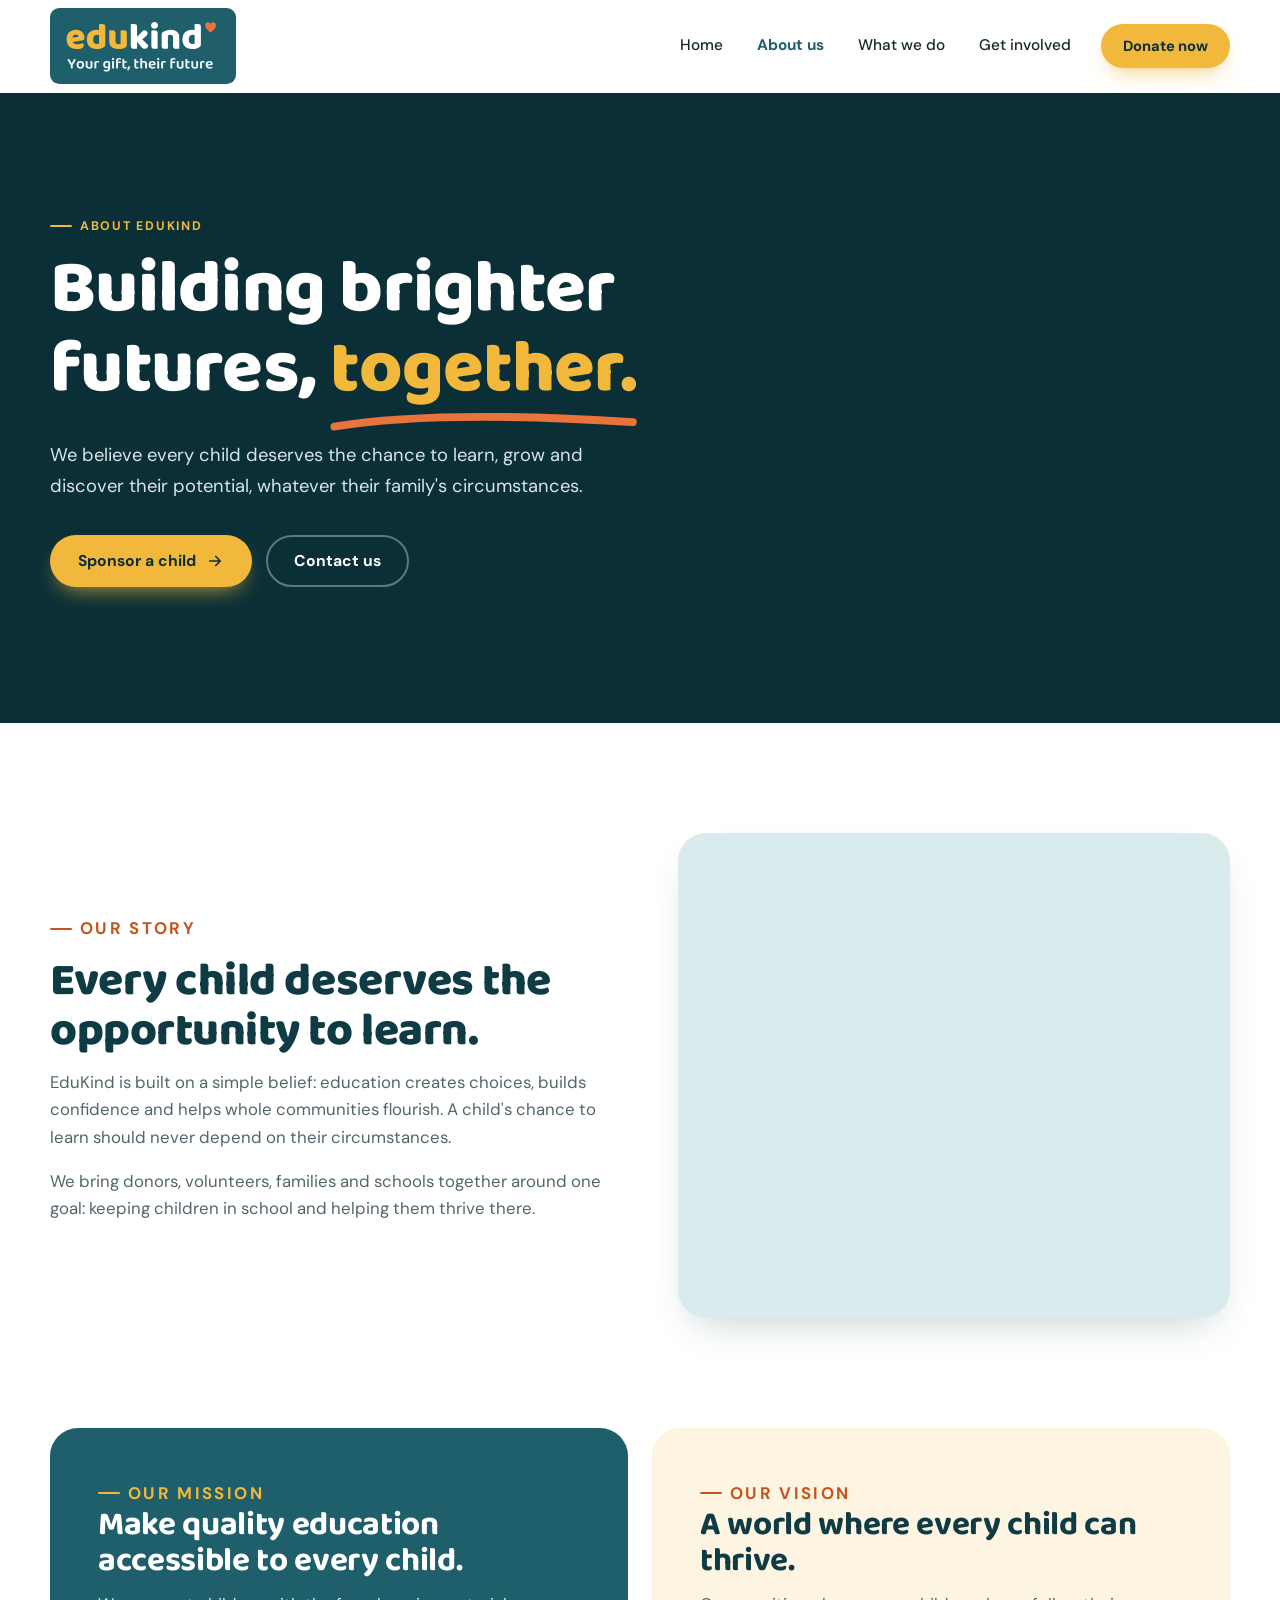
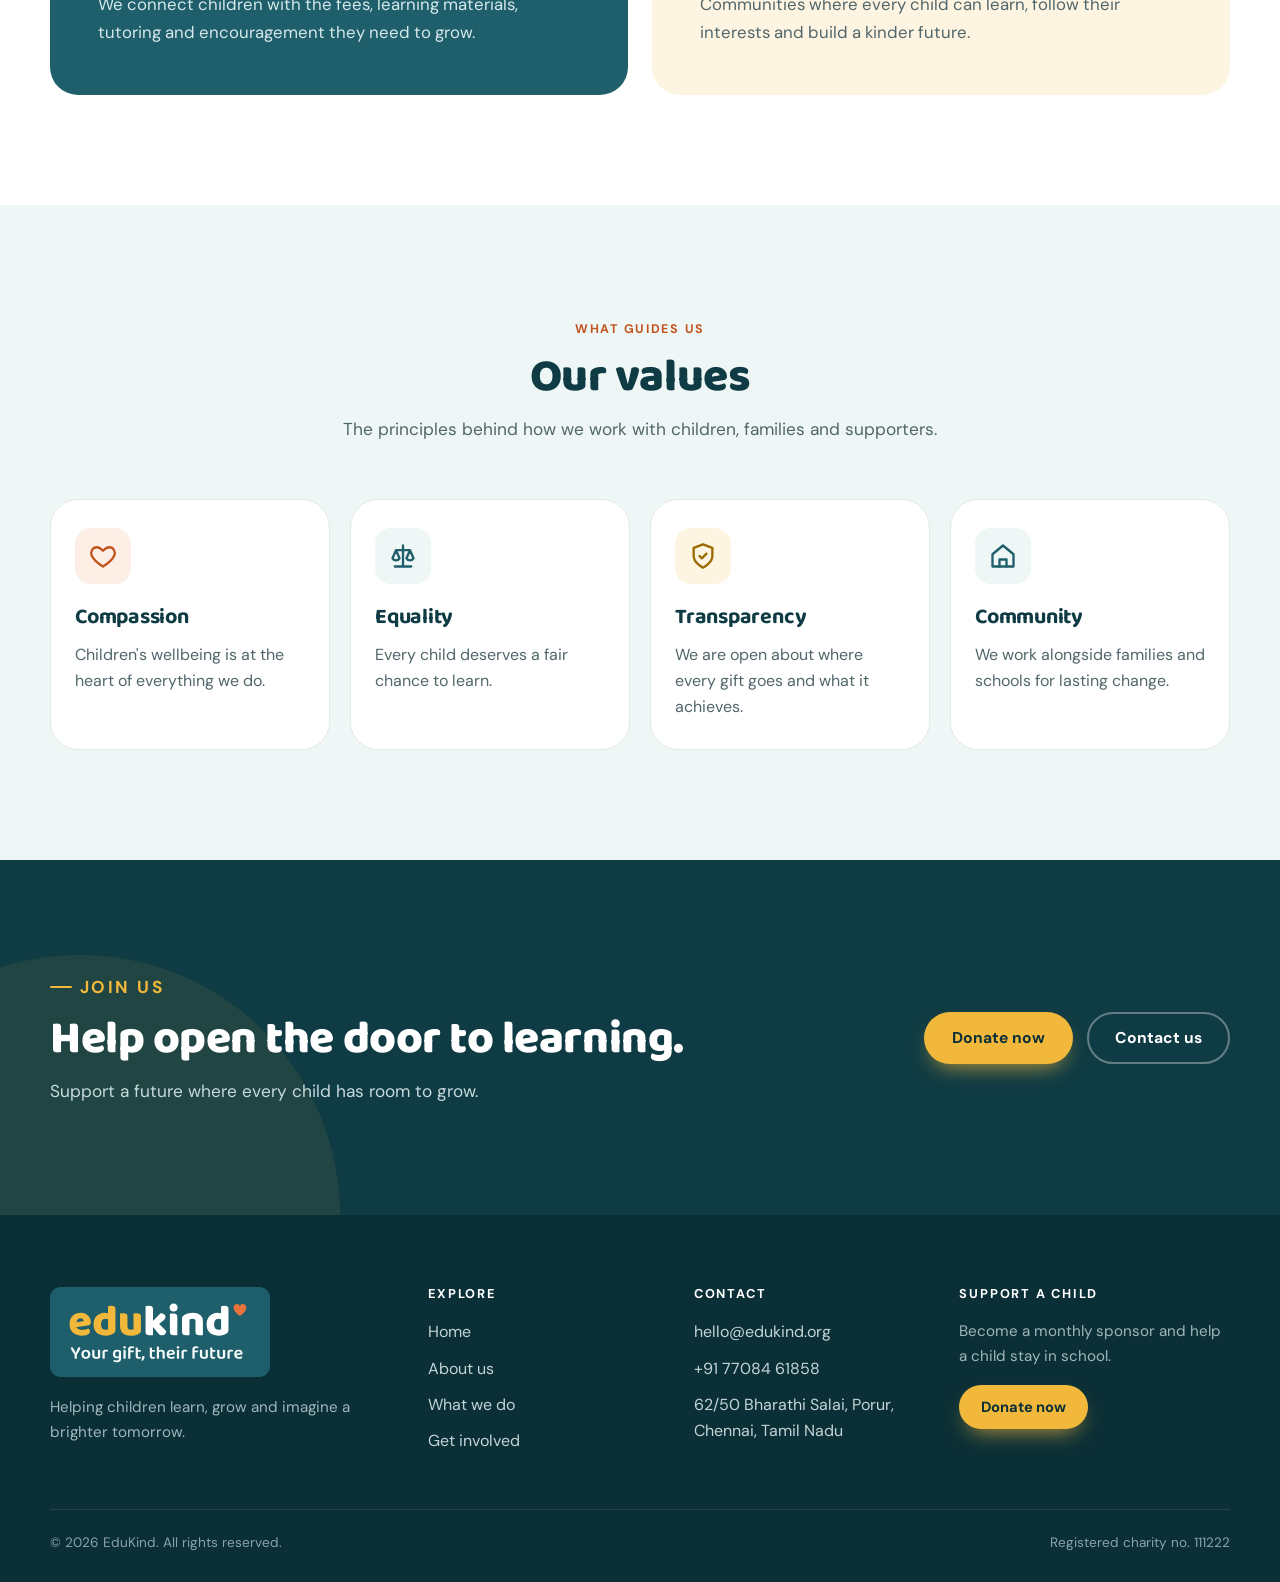
==== commit 3cb002f7: "Add registered charity number to footer Co-Authored-By: Claude Opus 5.5 <noreply@anthropic.com> Clau" ====
--- a/about.html
+++ b/about.html
@@ -10,7 +10,7 @@
   <link rel="preconnect" href="https://fonts.googleapis.com">
   <link rel="preconnect" href="https://fonts.gstatic.com" crossorigin>
   <link rel="stylesheet" href="https://fonts.googleapis.com/css2?family=Baloo+2:wght@600;700;800&family=DM+Sans:wght@400;500;700&display=swap">
-  <link rel="stylesheet" href="styles.css?v=9">
+  <link rel="stylesheet" href="styles.css?v=10">
 </head>
 <body>
 
@@ -151,7 +151,7 @@
   </div>
   <div class="container footer-bottom">
     <span>© <span id="year">2026</span> EduKind. All rights reserved.</span>
-    <span>Registered charity no. [NUMBER]</span>
+    <span>Registered charity no. 111222</span>
   </div>
 </footer>
 
--- a/styles.css
+++ b/styles.css
@@ -331,7 +331,7 @@
   background: linear-gradient(0deg, rgba(11, 47, 54, .55), transparent);
 }
 .home-hero { background-image: url("https://images.unsplash.com/photo-1524069290683-0457abfe42c3?auto=format&fit=crop&w=1920&q=80"); background-position: 80% 30%; }
-.about-hero { background-image: url("https://images.unsplash.com/photo-1497486751825-1233686d5d80?auto=format&fit=crop&w=1920&q=80"); background-position: 75% 40%; padding-bottom: 100px; min-height: clamp(520px, 70vh, 680px); }
+.about-hero { background-image: url("https://images.unsplash.com/photo-1497486751825-1233686d5d80?auto=format&fit=crop&w=1920&q=80"); background-position: 70% 12%; padding-bottom: 100px; min-height: clamp(520px, 70vh, 680px); }
 .hero-full .container { position: relative; z-index: 1; }
 .hero-copy { max-width: 620px; }
 .hero-full h1 { color: var(--white); font-size: clamp(2.8rem, 5.8vw, 4.8rem); }
